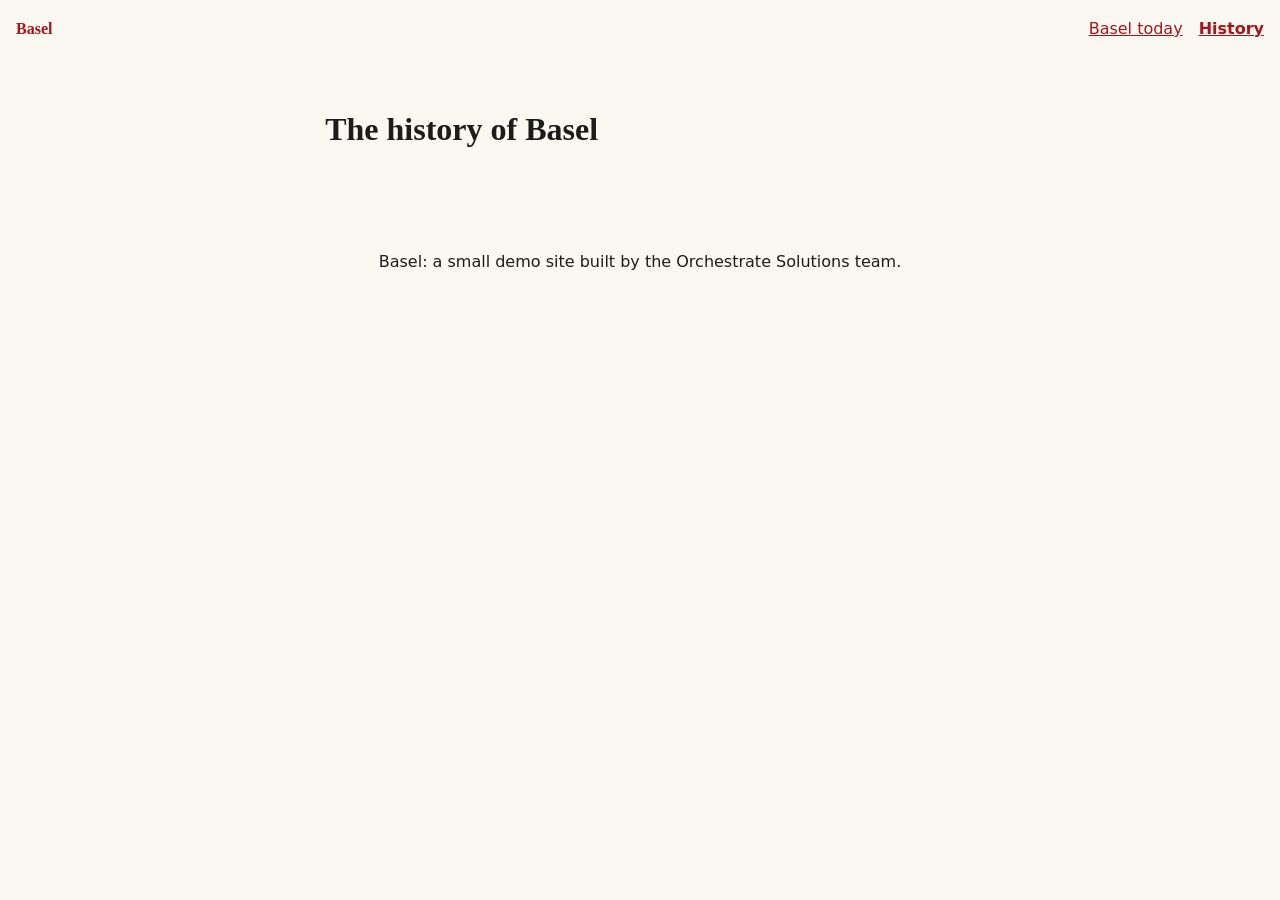
==== pages/history.html @ cebdc807 "Scaffold: two pages, styles and scripts" ====
<!doctype html>
<html lang="en">
<head>
<meta charset="utf-8">
<meta name="viewport" content="width=device-width, initial-scale=1">
<title>The history of Basel | Basel</title>
<meta name="description" content="The history of Basel, Switzerland.">
<link rel="stylesheet" href="../css/tokens.css">
<link rel="stylesheet" href="../css/layout.css">
<link rel="stylesheet" href="../css/site.css">
</head>
<body>
<a class="skip-link" href="#main">Skip to content</a>
<header class="site-header">
<a class="brand" href="../index.html">Basel</a>
<nav aria-label="Main"><ul><li><a href="../index.html">Basel today</a></li><li><a href="history.html" aria-current="page">History</a></li></ul></nav>
</header>
<main id="main">
<h1>The history of Basel</h1>
<!-- TODO(build.fullstack): content for this page. Accurate facts only. -->
</main>
<footer class="site-footer"><p>Basel: a small demo site built by the Orchestrate Solutions team.</p></footer>
<script src="../js/nav.js" defer></script>
<script src="../js/app.js" defer></script>
</body>
</html>
---- css/tokens.css ----
/* Design tokens (owner: Designer). */
:root {
  --font-display: Georgia, "Times New Roman", serif;
  --font-body: system-ui, -apple-system, "Segoe UI", Roboto, sans-serif;
  --color-bg: #fbf8f2;
  --color-text: #1c1c1c;
  --color-accent: #a4161a;
  --space-1: .5rem;
  --space-2: 1rem;
  --space-3: 2rem;
  --measure: 65ch;
}
---- css/layout.css ----
/* Page shell layout (owner: UI/UX). */
* { box-sizing: border-box; }
body { margin: 0; }
.skip-link { position: absolute; left: -999px; top: 0; }
.skip-link:focus { left: var(--space-1); background: var(--color-bg); padding: var(--space-1); z-index: 10; }
.site-header { display: flex; flex-wrap: wrap; gap: var(--space-2); align-items: center; justify-content: space-between; padding: var(--space-2); }
.site-header ul { display: flex; flex-wrap: wrap; gap: var(--space-2); list-style: none; margin: 0; padding: 0; }
main { max-width: var(--measure); margin: 0 auto; padding: var(--space-3) var(--space-2); }
.site-footer { padding: var(--space-3) var(--space-2); text-align: center; }
---- css/site.css ----
/* Base look (owner: Lead Dev). */
body { font-family: var(--font-body); background: var(--color-bg); color: var(--color-text); line-height: 1.6; }
h1, h2, h3 { font-family: var(--font-display); line-height: 1.15; }
a { color: var(--color-accent); }
a:focus-visible { outline: 3px solid currentColor; outline-offset: 3px; }
.brand { font-family: var(--font-display); font-weight: 700; text-decoration: none; }
[aria-current="page"] { font-weight: 700; }
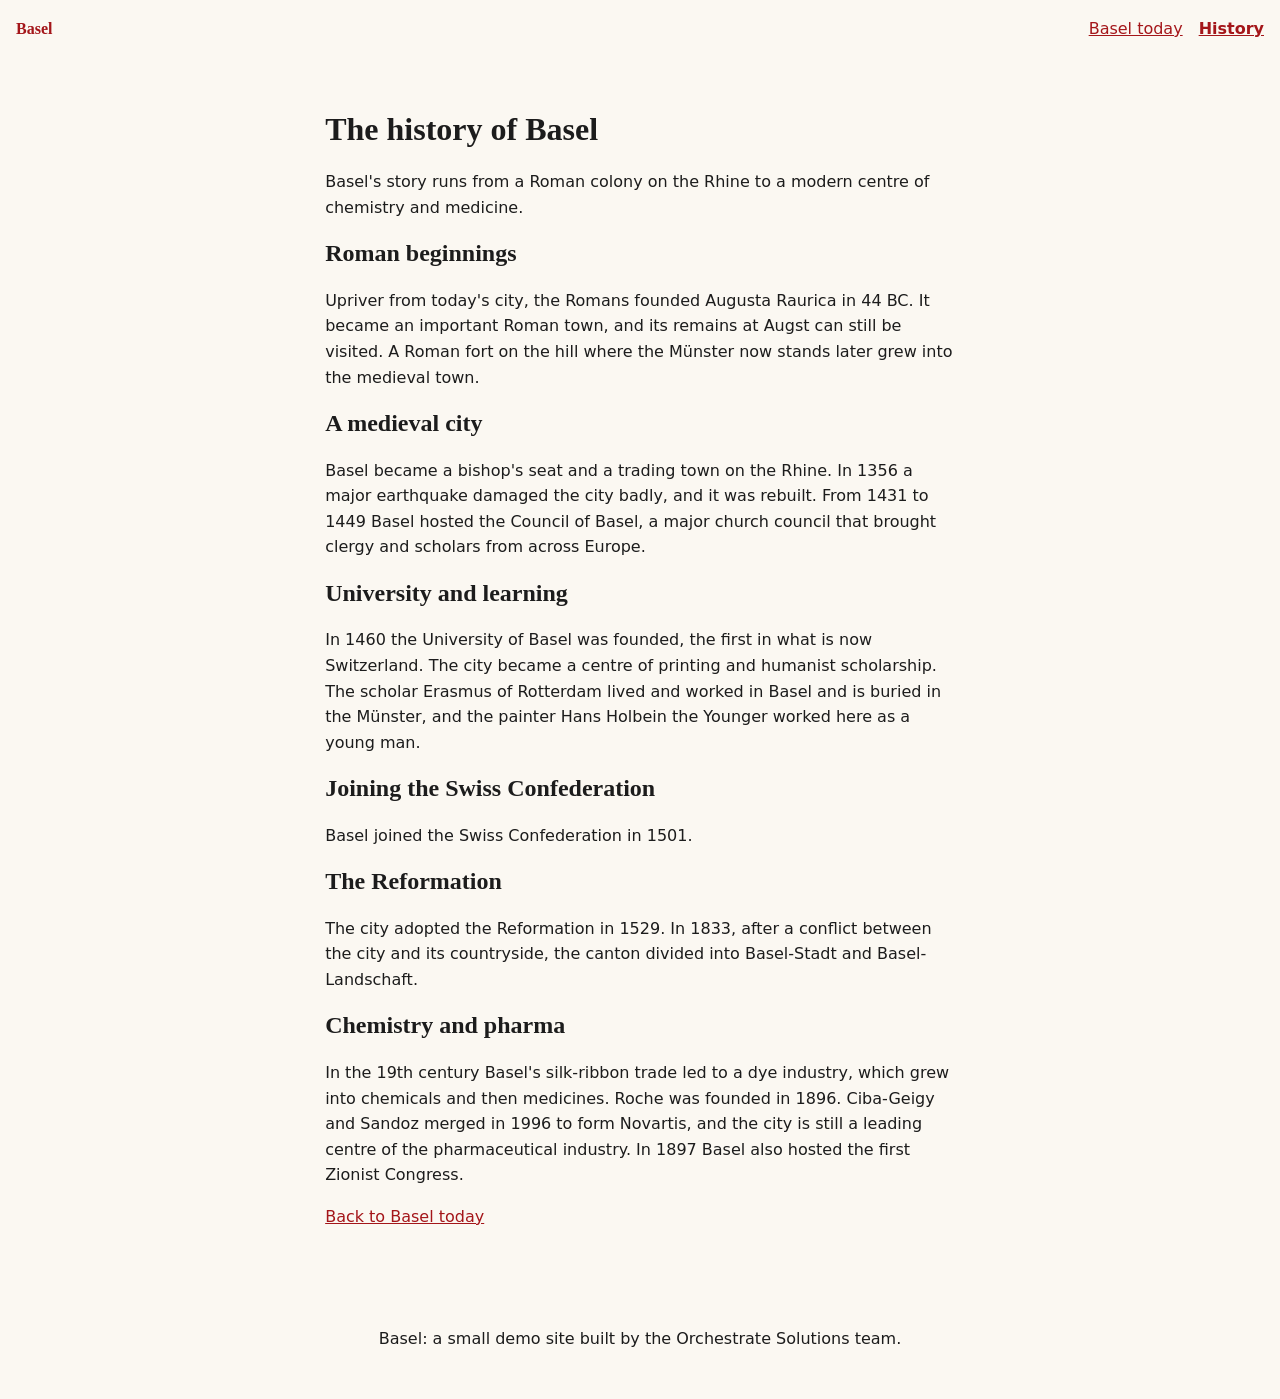
==== commit ea1ed31d: "Write history of Basel page" ====
--- a/pages/history.html
+++ b/pages/history.html
@@ -17,7 +17,20 @@
 </header>
 <main id="main">
 <h1>The history of Basel</h1>
-<!-- TODO(build.fullstack): content for this page. Accurate facts only. -->
+<p>Basel's story runs from a Roman colony on the Rhine to a modern centre of chemistry and medicine.</p>
+<h2>Roman beginnings</h2>
+<p>Upriver from today's city, the Romans founded Augusta Raurica in 44 BC. It became an important Roman town, and its remains at Augst can still be visited. A Roman fort on the hill where the Münster now stands later grew into the medieval town.</p>
+<h2>A medieval city</h2>
+<p>Basel became a bishop's seat and a trading town on the Rhine. In 1356 a major earthquake damaged the city badly, and it was rebuilt. From 1431 to 1449 Basel hosted the Council of Basel, a major church council that brought clergy and scholars from across Europe.</p>
+<h2>University and learning</h2>
+<p>In 1460 the University of Basel was founded, the first in what is now Switzerland. The city became a centre of printing and humanist scholarship. The scholar Erasmus of Rotterdam lived and worked in Basel and is buried in the Münster, and the painter Hans Holbein the Younger worked here as a young man.</p>
+<h2>Joining the Swiss Confederation</h2>
+<p>Basel joined the Swiss Confederation in 1501.</p>
+<h2>The Reformation</h2>
+<p>The city adopted the Reformation in 1529. In 1833, after a conflict between the city and its countryside, the canton divided into Basel-Stadt and Basel-Landschaft.</p>
+<h2>Chemistry and pharma</h2>
+<p>In the 19th century Basel's silk-ribbon trade led to a dye industry, which grew into chemicals and then medicines. Roche was founded in 1896. Ciba-Geigy and Sandoz merged in 1996 to form Novartis, and the city is still a leading centre of the pharmaceutical industry. In 1897 Basel also hosted the first Zionist Congress.</p>
+<p><a href="../index.html">Back to Basel today</a></p>
 </main>
 <footer class="site-footer"><p>Basel: a small demo site built by the Orchestrate Solutions team.</p></footer>
 <script src="../js/nav.js" defer></script>
